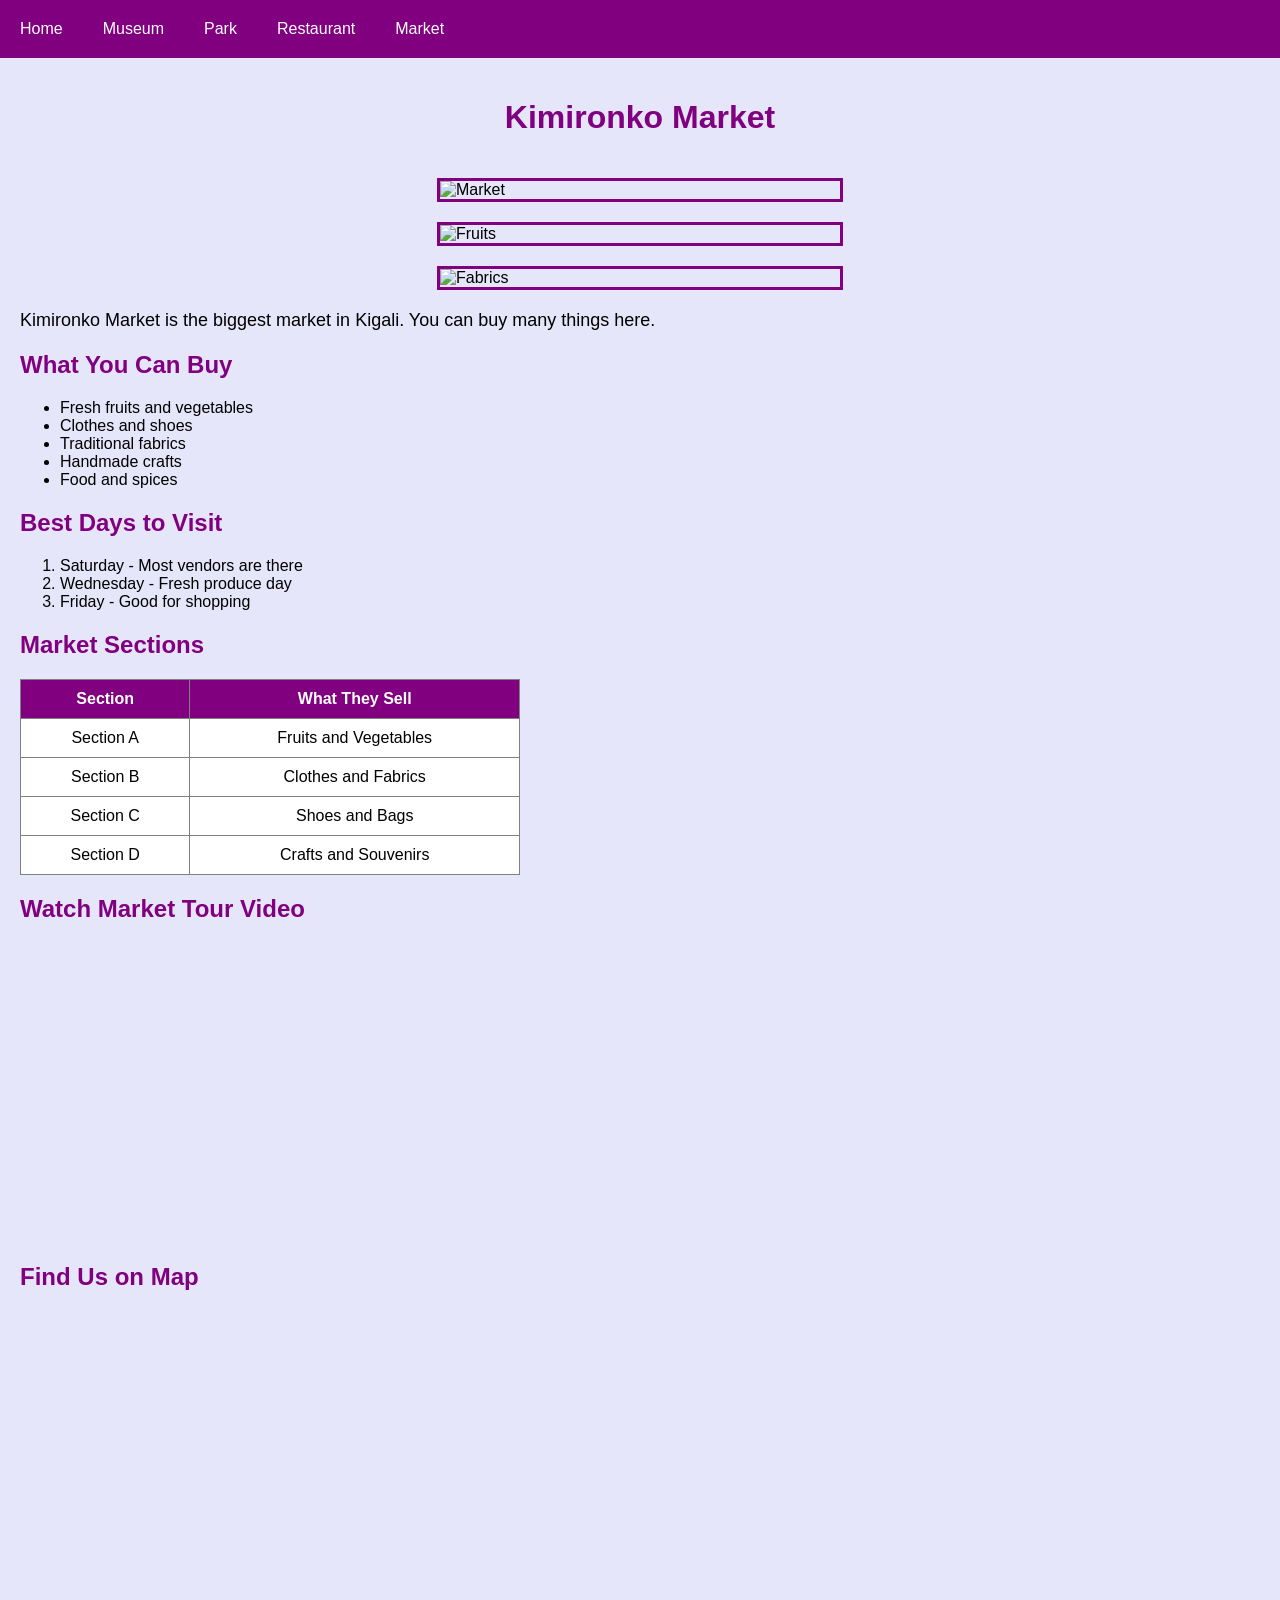
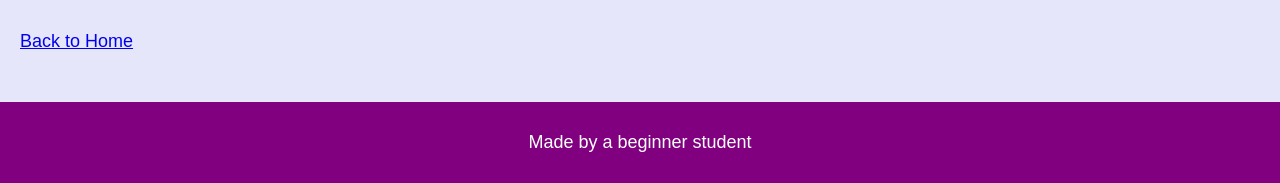
==== market.html @ 557ce7b9 "Add market page with sections table and location map" ====
<!DOCTYPE html>
<html>
<head>
    <title>Kimironko Market</title>
    <link rel="stylesheet" href="market.css">
</head>
<body>
    <nav>
        <a href="index.html">Home</a>
        <a href="museum.html">Museum</a>
        <a href="park.html">Park</a>
        <a href="restaurant.html">Restaurant</a>
        <a href="market.html">Market</a>
    </nav>

    <h1>Kimironko Market</h1>
    
    <img src="4.jpg" alt="Market">
    <img src="5.jpg" alt="Fruits">
    <img src="6.jpg" alt="Fabrics">
    
    <p>Kimironko Market is the biggest market in Kigali. You can buy many things here.</p>
    
    <h2>What You Can Buy</h2>
    <ul>
        <li>Fresh fruits and vegetables</li>
        <li>Clothes and shoes</li>
        <li>Traditional fabrics</li>
        <li>Handmade crafts</li>
        <li>Food and spices</li>
    </ul>
    
    <h2>Best Days to Visit</h2>
    <ol>
        <li>Saturday - Most vendors are there</li>
        <li>Wednesday - Fresh produce day</li>
        <li>Friday - Good for shopping</li>
    </ol>
    
    <h2>Market Sections</h2>
    <table border="1">
        <tr>
            <th>Section</th>
            <th>What They Sell</th>
        </tr>
        <tr>
            <td>Section A</td>
            <td>Fruits and Vegetables</td>
        </tr>
        <tr>
            <td>Section B</td>
            <td>Clothes and Fabrics</td>
        </tr>
        <tr>
            <td>Section C</td>
            <td>Shoes and Bags</td>
        </tr>
        <tr>
            <td>Section D</td>
            <td>Crafts and Souvenirs</td>
        </tr>
    </table>
    
    <h2>Watch Market Tour Video</h2>
    <iframe width="400" height="300" src="https://www.youtube.com/embed/dQw4w9WgXcQ" frameborder="0" allowfullscreen></iframe>
    
    <h2>Find Us on Map</h2>
    <iframe src="https://www.google.com/maps/embed?pb=!1m18!1m12!1m3!1d3987.5!2d30.1!3d-1.95!2m3!1f0!2f0!3f0!3m2!1i1024!2i768!4f13.1!3m3!1m2!1s0x0%3A0x0!2zMcKwNTcnMDAuMCJTIDMwwrAwNicwMC4wIkU!5e0!3m2!1sen!2srw!4v1234567890" width="400" height="300" style="border:0;" allowfullscreen="" loading="lazy"></iframe>
    
    <p><a href="index.html">Back to Home</a></p>
    
    <footer>
        <p>Made by a beginner student</p>
    </footer>
</body>
</html>
---- market.css ----
body {
    font-family: Arial;
    margin: 0;
    padding: 0;
    background-color: lavender;
}

nav {
    background-color: purple;
    padding: 10px;
    display: flex;
    gap: 20px;
}

nav a {
    color: white;
    text-decoration: none;
    padding: 10px;
}

nav a:hover {
    background-color: darkviolet;
}

h1 {
    text-align: center;
    color: purple;
    padding: 20px;
}

h2 {
    color: purple;
    margin-left: 20px;
}

p {
    margin: 20px;
    font-size: 18px;
}

img {
    display: block;
    margin: 20px auto;
    width: 400px;
    border: 3px solid purple;
}

ul, ol {
    margin: 20px;
    font-size: 16px;
}

table {
    margin: 20px;
    border-collapse: collapse;
    width: 500px;
}

th {
    background-color: purple;
    color: white;
    padding: 10px;
}

td {
    padding: 10px;
    text-align: center;
    background-color: white;
}

video {
    display: block;
    margin: 20px auto;
    border: 3px solid purple;
}

iframe {
    display: block;
    margin: 20px auto;
}

footer {
    background-color: purple;
    color: white;
    text-align: center;
    padding: 10px;
    margin-top: 50px;
}
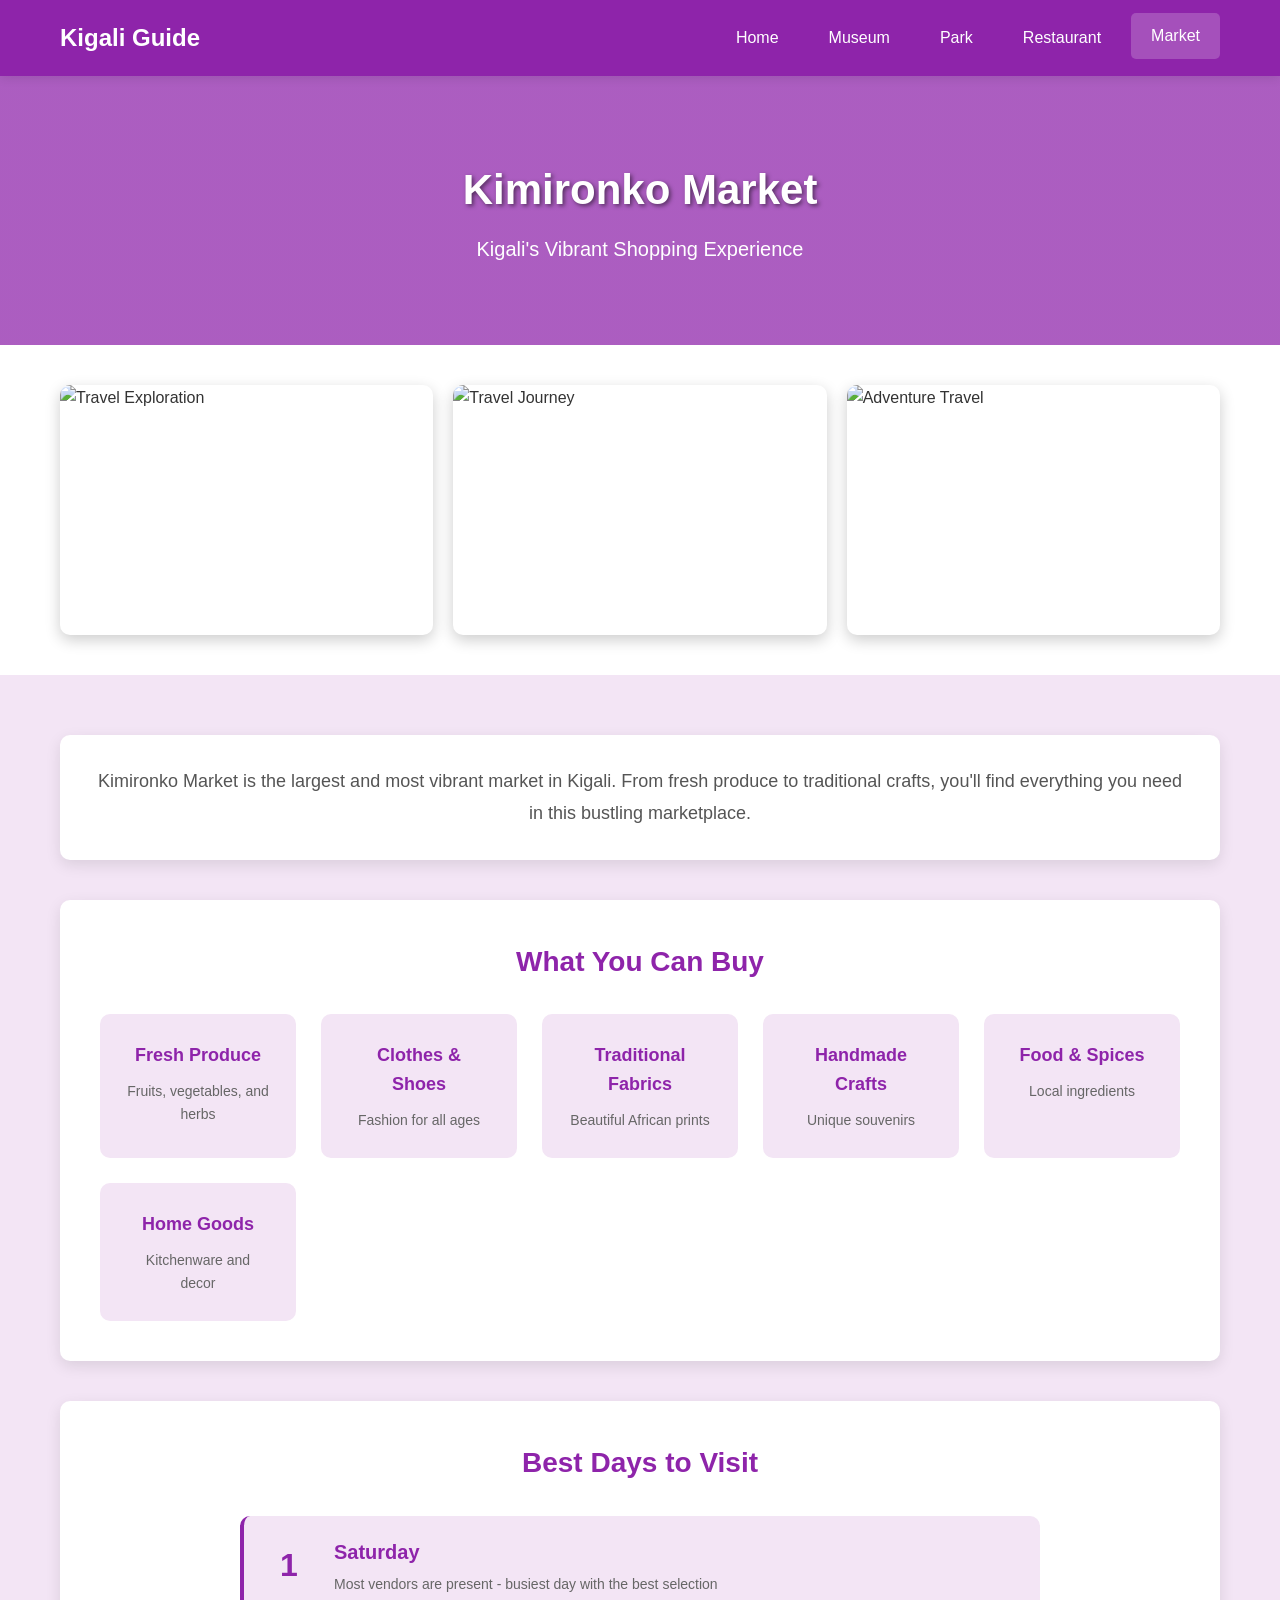
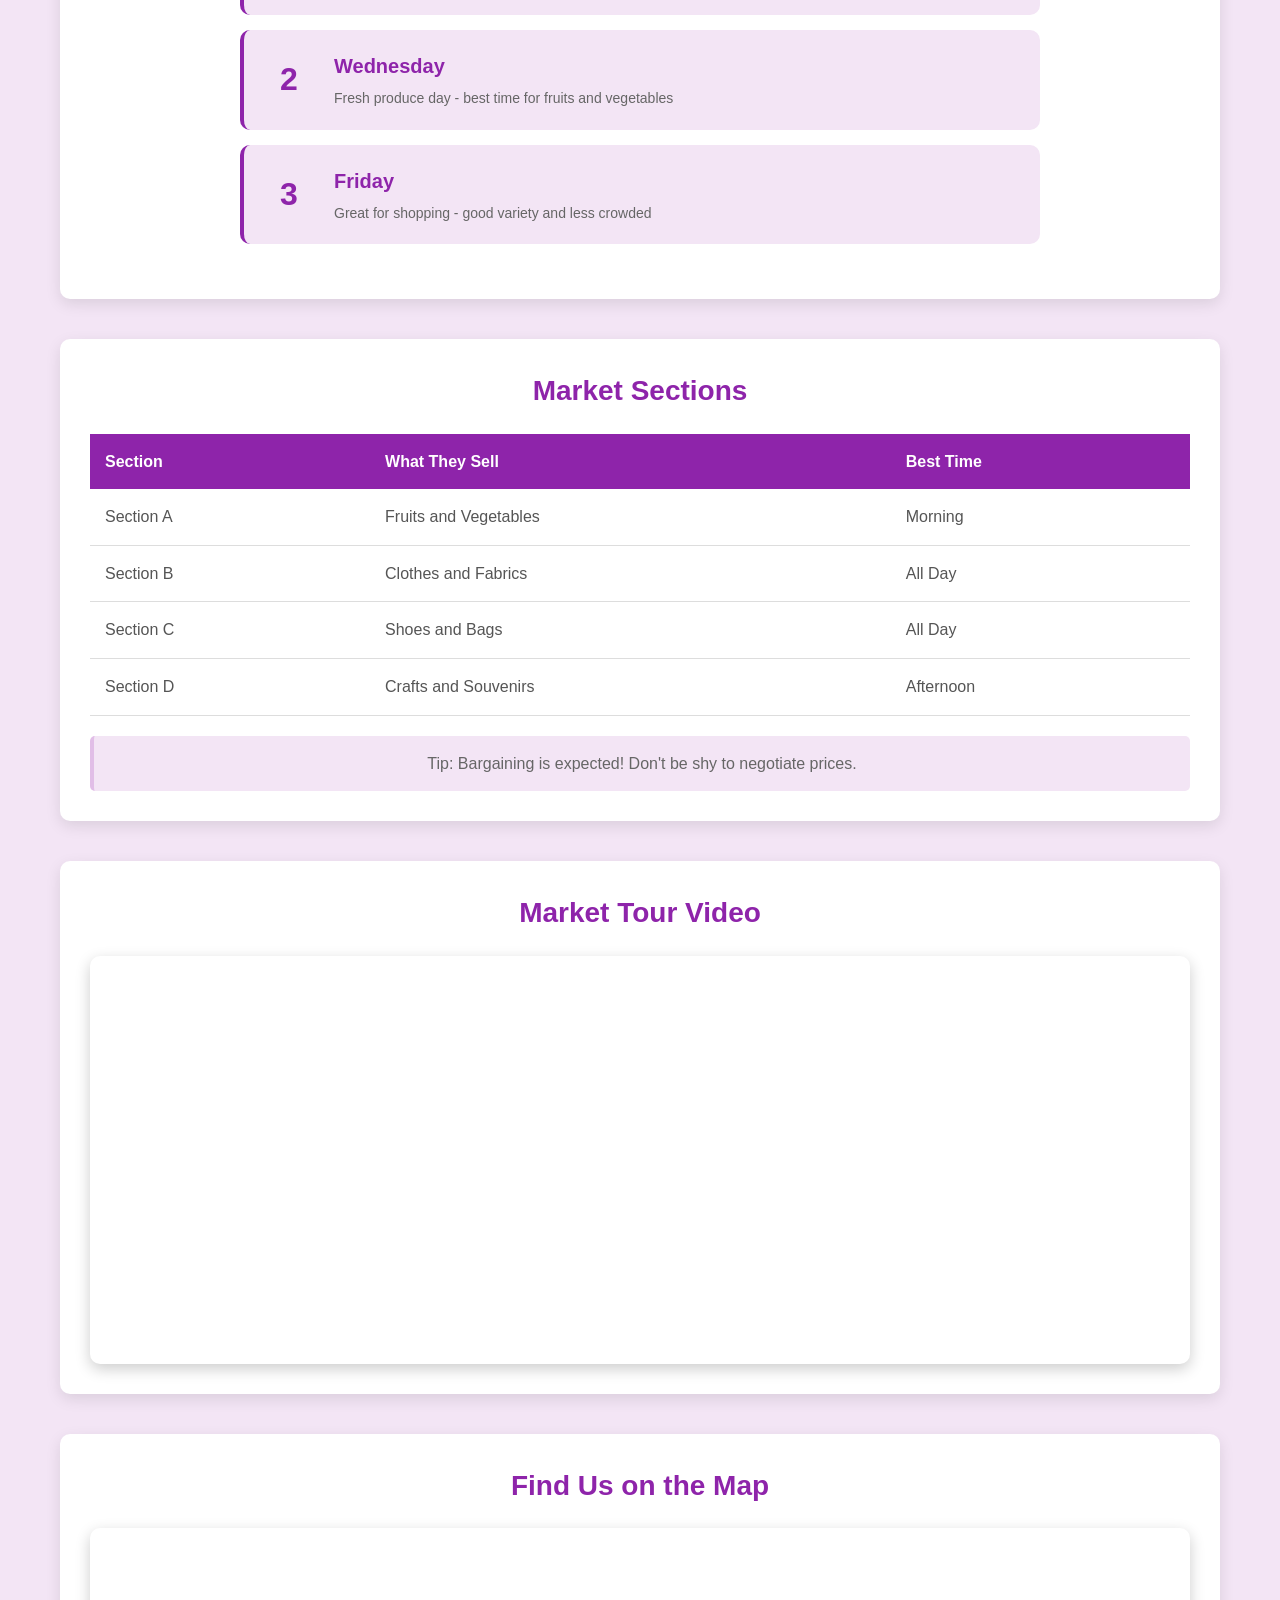
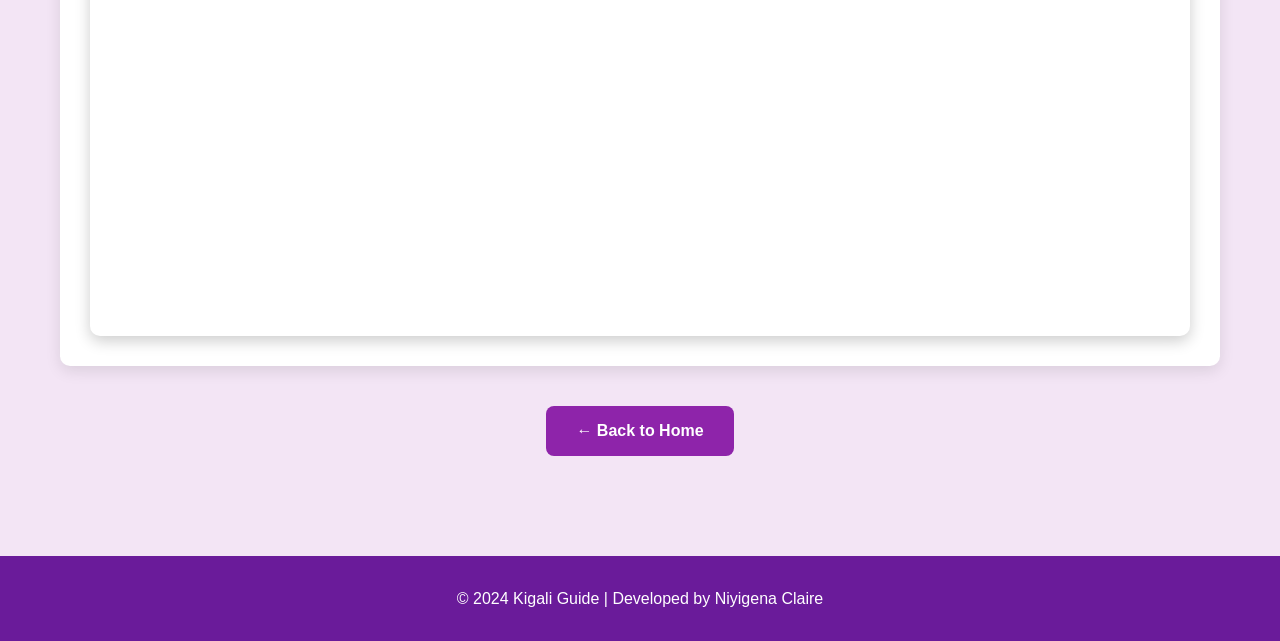
==== commit 7a11d083: "Update website: Make responsive, add travel images, use single colors, remove emojis" ====
--- a/market.html
+++ b/market.html
@@ -1,76 +1,167 @@
 <!DOCTYPE html>
-<html>
+<html lang="en">
 <head>
-    <title>Kimironko Market</title>
+    <meta charset="UTF-8">
+    <meta name="viewport" content="width=device-width, initial-scale=1.0">
+    <title>Kimironko Market - Kigali's Largest Market</title>
     <link rel="stylesheet" href="market.css">
 </head>
 <body>
     <nav>
-        <a href="index.html">Home</a>
-        <a href="museum.html">Museum</a>
-        <a href="park.html">Park</a>
-        <a href="restaurant.html">Restaurant</a>
-        <a href="market.html">Market</a>
+        <div class="nav-container">
+            <div class="logo">Kigali Guide</div>
+            <div class="nav-links">
+                <a href="index.html">Home</a>
+                <a href="museum.html">Museum</a>
+                <a href="park.html">Park</a>
+                <a href="restaurant.html">Restaurant</a>
+                <a href="market.html" class="active">Market</a>
+            </div>
+        </div>
     </nav>
 
-    <h1>Kimironko Market</h1>
+    <header class="page-header">
+        <div class="container">
+            <h1>Kimironko Market</h1>
+            <p class="subtitle">Kigali's Vibrant Shopping Experience</p>
+        </div>
+    </header>
     
-    <img src="4.jpg" alt="Market">
-    <img src="5.jpg" alt="Fruits">
-    <img src="6.jpg" alt="Fabrics">
+    <section class="gallery">
+        <div class="container">
+            <div class="image-grid">
+                <img src="https://images.unsplash.com/photo-1488646953014-85cb44e25828?w=600" alt="Travel Exploration">
+                <img src="https://images.unsplash.com/photo-1503220317375-aaad61436b1b?w=600" alt="Travel Journey">
+                <img src="https://images.unsplash.com/photo-1501785888041-af3ef285b470?w=600" alt="Adventure Travel">
+            </div>
+        </div>
+    </section>
     
-    <p>Kimironko Market is the biggest market in Kigali. You can buy many things here.</p>
-    
-    <h2>What You Can Buy</h2>
-    <ul>
-        <li>Fresh fruits and vegetables</li>
-        <li>Clothes and shoes</li>
-        <li>Traditional fabrics</li>
-        <li>Handmade crafts</li>
-        <li>Food and spices</li>
-    </ul>
-    
-    <h2>Best Days to Visit</h2>
-    <ol>
-        <li>Saturday - Most vendors are there</li>
-        <li>Wednesday - Fresh produce day</li>
-        <li>Friday - Good for shopping</li>
-    </ol>
-    
-    <h2>Market Sections</h2>
-    <table border="1">
-        <tr>
-            <th>Section</th>
-            <th>What They Sell</th>
-        </tr>
-        <tr>
-            <td>Section A</td>
-            <td>Fruits and Vegetables</td>
-        </tr>
-        <tr>
-            <td>Section B</td>
-            <td>Clothes and Fabrics</td>
-        </tr>
-        <tr>
-            <td>Section C</td>
-            <td>Shoes and Bags</td>
-        </tr>
-        <tr>
-            <td>Section D</td>
-            <td>Crafts and Souvenirs</td>
-        </tr>
-    </table>
-    
-    <h2>Watch Market Tour Video</h2>
-    <iframe width="400" height="300" src="https://www.youtube.com/embed/dQw4w9WgXcQ" frameborder="0" allowfullscreen></iframe>
-    
-    <h2>Find Us on Map</h2>
-    <iframe src="https://www.google.com/maps/embed?pb=!1m18!1m12!1m3!1d3987.5!2d30.1!3d-1.95!2m3!1f0!2f0!3f0!3m2!1i1024!2i768!4f13.1!3m3!1m2!1s0x0%3A0x0!2zMcKwNTcnMDAuMCJTIDMwwrAwNicwMC4wIkU!5e0!3m2!1sen!2srw!4v1234567890" width="400" height="300" style="border:0;" allowfullscreen="" loading="lazy"></iframe>
-    
-    <p><a href="index.html">Back to Home</a></p>
+    <section class="content">
+        <div class="container">
+            <div class="intro-box">
+                <p class="description">Kimironko Market is the largest and most vibrant market in Kigali. From fresh produce to traditional crafts, you'll find everything you need in this bustling marketplace.</p>
+            </div>
+            
+            <div class="products">
+                <h2>What You Can Buy</h2>
+                <div class="product-grid">
+                    <div class="product-card">
+                        <h3>Fresh Produce</h3>
+                        <p>Fruits, vegetables, and herbs</p>
+                    </div>
+                    <div class="product-card">
+                        <h3>Clothes & Shoes</h3>
+                        <p>Fashion for all ages</p>
+                    </div>
+                    <div class="product-card">
+                        <h3>Traditional Fabrics</h3>
+                        <p>Beautiful African prints</p>
+                    </div>
+                    <div class="product-card">
+                        <h3>Handmade Crafts</h3>
+                        <p>Unique souvenirs</p>
+                    </div>
+                    <div class="product-card">
+                        <h3>Food & Spices</h3>
+                        <p>Local ingredients</p>
+                    </div>
+                    <div class="product-card">
+                        <h3>Home Goods</h3>
+                        <p>Kitchenware and decor</p>
+                    </div>
+                </div>
+            </div>
+            
+            <div class="best-days">
+                <h2>Best Days to Visit</h2>
+                <div class="days-list">
+                    <div class="day-card">
+                        <span class="day-number">1</span>
+                        <div class="day-info">
+                            <h3>Saturday</h3>
+                            <p>Most vendors are present - busiest day with the best selection</p>
+                        </div>
+                    </div>
+                    <div class="day-card">
+                        <span class="day-number">2</span>
+                        <div class="day-info">
+                            <h3>Wednesday</h3>
+                            <p>Fresh produce day - best time for fruits and vegetables</p>
+                        </div>
+                    </div>
+                    <div class="day-card">
+                        <span class="day-number">3</span>
+                        <div class="day-info">
+                            <h3>Friday</h3>
+                            <p>Great for shopping - good variety and less crowded</p>
+                        </div>
+                    </div>
+                </div>
+            </div>
+            
+            <div class="sections">
+                <h2>Market Sections</h2>
+                <div class="table-wrapper">
+                    <table>
+                        <thead>
+                            <tr>
+                                <th>Section</th>
+                                <th>What They Sell</th>
+                                <th>Best Time</th>
+                            </tr>
+                        </thead>
+                        <tbody>
+                            <tr>
+                                <td>Section A</td>
+                                <td>Fruits and Vegetables</td>
+                                <td>Morning</td>
+                            </tr>
+                            <tr>
+                                <td>Section B</td>
+                                <td>Clothes and Fabrics</td>
+                                <td>All Day</td>
+                            </tr>
+                            <tr>
+                                <td>Section C</td>
+                                <td>Shoes and Bags</td>
+                                <td>All Day</td>
+                            </tr>
+                            <tr>
+                                <td>Section D</td>
+                                <td>Crafts and Souvenirs</td>
+                                <td>Afternoon</td>
+                            </tr>
+                        </tbody>
+                    </table>
+                </div>
+                <p class="note">Tip: Bargaining is expected! Don't be shy to negotiate prices.</p>
+            </div>
+            
+            <div class="video-section">
+                <h2>Market Tour Video</h2>
+                <div class="video-wrapper">
+                    <iframe width="100%" height="400" src="https://www.youtube.com/embed/SXB24w86_c8" title="Kigali Market Tour" frameborder="0" allow="accelerometer; autoplay; clipboard-write; encrypted-media; gyroscope; picture-in-picture" allowfullscreen></iframe>
+                </div>
+            </div>
+            
+            <div class="location">
+                <h2>Find Us on the Map</h2>
+                <div class="map-wrapper">
+                    <iframe src="https://www.google.com/maps/embed?pb=!1m18!1m12!1m3!1d3987.5!2d30.1!3d-1.95!2m3!1f0!2f0!3f0!3m2!1i1024!2i768!4f13.1!3m3!1m2!1s0x19dca6e8e8e8e8e8%3A0x5e9c5b8e8e8e8e8e!2sKimironko%20Market!5e0!3m2!1sen!2srw!4v1234567890" width="100%" height="400" style="border:0;" allowfullscreen="" loading="lazy"></iframe>
+                </div>
+            </div>
+            
+            <div class="back-link">
+                <a href="index.html" class="btn">← Back to Home</a>
+            </div>
+        </div>
+    </section>
     
     <footer>
-        <p>Made by a beginner student</p>
+        <div class="container">
+            <p>© 2024 Kigali Guide | Developed by Niyigena Claire</p>
+        </div>
     </footer>
 </body>
 </html>
--- a/market.css
+++ b/market.css
@@ -1,88 +1,457 @@
-body {
-    font-family: Arial;
+/* Color Palette - Market Theme */
+:root {
+    --primary: #8E24AA;
+    --secondary: #8E24AA;
+    --accent: #E1BEE7;
+    --dark: #6A1B9A;
+    --light: #F3E5F5;
+    --white: #FFFFFF;
+}
+
+* {
     margin: 0;
     padding: 0;
-    background-color: lavender;
-}
-
+    box-sizing: border-box;
+}
+
+body {
+    font-family: 'Segoe UI', Tahoma, Geneva, Verdana, sans-serif;
+    line-height: 1.6;
+    color: #333;
+    background-color: var(--light);
+}
+
+.container {
+    max-width: 1200px;
+    margin: 0 auto;
+    padding: 0 20px;
+}
+
+/* Navigation */
 nav {
-    background-color: purple;
-    padding: 10px;
+    background: var(--primary);
+    box-shadow: 0 2px 10px rgba(0,0,0,0.1);
+    position: sticky;
+    top: 0;
+    z-index: 100;
+}
+
+.nav-container {
+    max-width: 1200px;
+    margin: 0 auto;
+    padding: 15px 20px;
     display: flex;
+    justify-content: space-between;
+    align-items: center;
+}
+
+.logo {
+    color: var(--white);
+    font-size: 24px;
+    font-weight: bold;
+}
+
+.nav-links {
+    display: flex;
+    gap: 10px;
+}
+
+nav a {
+    color: var(--white);
+    text-decoration: none;
+    padding: 10px 20px;
+    border-radius: 5px;
+    transition: all 0.3s ease;
+}
+
+nav a:hover,
+nav a.active {
+    background-color: rgba(255, 255, 255, 0.2);
+    transform: translateY(-2px);
+}
+
+/* Page Header */
+.page-header {
+    background: linear-gradient(rgba(142, 36, 170, 0.7), rgba(142, 36, 170, 0.7)),
+                url('https://images.unsplash.com/photo-1530789253388-582c481c54b0?w=1200') center/cover;
+    padding: 80px 0;
+    text-align: center;
+    color: var(--white);
+}
+
+.page-header h1 {
+    font-size: 42px;
+    margin-bottom: 10px;
+    text-shadow: 2px 2px 4px rgba(0,0,0,0.5);
+}
+
+.subtitle {
+    font-size: 20px;
+    font-weight: 300;
+}
+
+/* Gallery */
+.gallery {
+    padding: 40px 0;
+    background-color: var(--white);
+}
+
+.image-grid {
+    display: grid;
+    grid-template-columns: repeat(auto-fit, minmax(280px, 1fr));
     gap: 20px;
 }
 
-nav a {
-    color: white;
+.image-grid img {
+    width: 100%;
+    height: 250px;
+    object-fit: cover;
+    border-radius: 10px;
+    box-shadow: 0 5px 15px rgba(0,0,0,0.2);
+    transition: transform 0.3s ease;
+}
+
+.image-grid img:hover {
+    transform: scale(1.05);
+}
+
+/* Content Section */
+.content {
+    padding: 60px 0;
+}
+
+.intro-box {
+    background: var(--white);
+    padding: 30px;
+    border-radius: 10px;
+    box-shadow: 0 5px 15px rgba(0,0,0,0.1);
+    margin-bottom: 40px;
+}
+
+.description {
+    font-size: 18px;
+    color: #555;
+    text-align: center;
+    line-height: 1.8;
+}
+
+/* Products */
+.products {
+    background: var(--white);
+    padding: 40px;
+    border-radius: 10px;
+    box-shadow: 0 5px 15px rgba(0,0,0,0.1);
+    margin-bottom: 40px;
+}
+
+.products h2 {
+    color: var(--primary);
+    margin-bottom: 30px;
+    font-size: 28px;
+    text-align: center;
+}
+
+.product-grid {
+    display: grid;
+    grid-template-columns: repeat(auto-fit, minmax(180px, 1fr));
+    gap: 25px;
+}
+
+.product-card {
+    background: var(--light);
+    padding: 25px;
+    border-radius: 10px;
+    text-align: center;
+    transition: all 0.3s ease;
+    border: 2px solid transparent;
+}
+
+.product-card:hover {
+    transform: translateY(-5px);
+    border-color: var(--secondary);
+    box-shadow: 0 5px 15px rgba(0,0,0,0.1);
+}
+
+.product-icon {
+    font-size: 48px;
+    display: block;
+    margin-bottom: 15px;
+}
+
+.product-card h3 {
+    color: var(--primary);
+    margin-bottom: 10px;
+    font-size: 18px;
+}
+
+.product-card p {
+    color: #666;
+    font-size: 14px;
+}
+
+/* Best Days */
+.best-days {
+    background: var(--white);
+    padding: 40px;
+    border-radius: 10px;
+    box-shadow: 0 5px 15px rgba(0,0,0,0.1);
+    margin-bottom: 40px;
+}
+
+.best-days h2 {
+    color: var(--primary);
+    margin-bottom: 30px;
+    font-size: 28px;
+    text-align: center;
+}
+
+.days-list {
+    max-width: 800px;
+    margin: 0 auto;
+}
+
+.day-card {
+    display: flex;
+    align-items: center;
+    gap: 20px;
+    padding: 20px;
+    margin: 15px 0;
+    background: var(--light);
+    border-radius: 10px;
+    border-left: 4px solid var(--secondary);
+    transition: all 0.3s ease;
+}
+
+.day-card:hover {
+    transform: translateX(5px);
+    box-shadow: 0 5px 15px rgba(0,0,0,0.1);
+}
+
+.day-number {
+    font-size: 32px;
+    font-weight: bold;
+    color: var(--primary);
+    min-width: 50px;
+    text-align: center;
+}
+
+.day-info h3 {
+    color: var(--primary);
+    margin-bottom: 5px;
+    font-size: 20px;
+}
+
+.day-info p {
+    color: #666;
+    font-size: 14px;
+}
+
+/* Sections */
+.sections {
+    background: var(--white);
+    padding: 30px;
+    border-radius: 10px;
+    box-shadow: 0 5px 15px rgba(0,0,0,0.1);
+    margin-bottom: 40px;
+}
+
+.sections h2 {
+    color: var(--primary);
+    margin-bottom: 20px;
+    font-size: 28px;
+    text-align: center;
+}
+
+.table-wrapper {
+    overflow-x: auto;
+    margin: 20px 0;
+}
+
+table {
+    width: 100%;
+    border-collapse: collapse;
+    background: var(--white);
+}
+
+thead {
+    background: var(--primary);
+    color: var(--white);
+}
+
+th {
+    padding: 15px;
+    text-align: left;
+    font-weight: 600;
+}
+
+td {
+    padding: 15px;
+    border-bottom: 1px solid #ddd;
+    color: #555;
+}
+
+tbody tr:hover {
+    background-color: var(--light);
+}
+
+.note {
+    margin-top: 20px;
+    padding: 15px;
+    background-color: #F3E5F5;
+    border-left: 4px solid var(--accent);
+    border-radius: 5px;
+    color: #666;
+    text-align: center;
+}
+
+/* Video Section */
+.video-section {
+    background: var(--white);
+    padding: 30px;
+    border-radius: 10px;
+    box-shadow: 0 5px 15px rgba(0,0,0,0.1);
+    margin-bottom: 40px;
+}
+
+.video-section h2 {
+    color: var(--primary);
+    margin-bottom: 20px;
+    font-size: 28px;
+    text-align: center;
+}
+
+.video-wrapper {
+    border-radius: 10px;
+    overflow: hidden;
+    box-shadow: 0 5px 15px rgba(0,0,0,0.2);
+}
+
+/* Location */
+.location {
+    background: var(--white);
+    padding: 30px;
+    border-radius: 10px;
+    box-shadow: 0 5px 15px rgba(0,0,0,0.1);
+    margin-bottom: 40px;
+}
+
+.location h2 {
+    color: var(--primary);
+    margin-bottom: 20px;
+    font-size: 28px;
+    text-align: center;
+}
+
+.map-wrapper {
+    border-radius: 10px;
+    overflow: hidden;
+    box-shadow: 0 5px 15px rgba(0,0,0,0.2);
+}
+
+/* Back Link */
+.back-link {
+    text-align: center;
+    margin: 40px 0;
+}
+
+.btn {
+    display: inline-block;
+    padding: 12px 30px;
+    background: var(--primary);
+    color: var(--white);
     text-decoration: none;
-    padding: 10px;
-}
-
-nav a:hover {
-    background-color: darkviolet;
-}
-
-h1 {
-    text-align: center;
-    color: purple;
-    padding: 20px;
-}
-
-h2 {
-    color: purple;
-    margin-left: 20px;
-}
-
-p {
-    margin: 20px;
-    font-size: 18px;
-}
-
-img {
-    display: block;
-    margin: 20px auto;
-    width: 400px;
-    border: 3px solid purple;
-}
-
-ul, ol {
-    margin: 20px;
-    font-size: 16px;
-}
-
-table {
-    margin: 20px;
-    border-collapse: collapse;
-    width: 500px;
-}
-
-th {
-    background-color: purple;
-    color: white;
-    padding: 10px;
-}
-
-td {
-    padding: 10px;
-    text-align: center;
-    background-color: white;
-}
-
-video {
-    display: block;
-    margin: 20px auto;
-    border: 3px solid purple;
-}
-
-iframe {
-    display: block;
-    margin: 20px auto;
-}
-
+    border-radius: 8px;
+    transition: all 0.3s ease;
+    font-weight: 600;
+}
+
+.btn:hover {
+    transform: translateY(-2px);
+    box-shadow: 0 5px 15px rgba(0,0,0,0.3);
+}
+
+/* Footer */
 footer {
-    background-color: purple;
-    color: white;
-    text-align: center;
-    padding: 10px;
-    margin-top: 50px;
-}
+    background: var(--dark);
+    color: var(--white);
+    text-align: center;
+    padding: 30px 20px;
+}
+
+/* Responsive Design */
+@media (max-width: 768px) {
+    .nav-container {
+        flex-direction: column;
+        gap: 15px;
+    }
+    
+    .nav-links {
+        flex-wrap: wrap;
+        justify-content: center;
+    }
+    
+    nav a {
+        padding: 8px 15px;
+        font-size: 14px;
+    }
+    
+    .page-header h1 {
+        font-size: 32px;
+    }
+    
+    .subtitle {
+        font-size: 16px;
+    }
+    
+    .image-grid {
+        grid-template-columns: 1fr;
+    }
+    
+    .product-grid {
+        grid-template-columns: repeat(2, 1fr);
+    }
+    
+    .intro-box,
+    .products,
+    .best-days,
+    .sections,
+    .video-section,
+    .location {
+        padding: 20px;
+    }
+    
+    .day-card {
+        flex-direction: column;
+        text-align: center;
+    }
+    
+    table {
+        font-size: 14px;
+    }
+    
+    th, td {
+        padding: 10px;
+    }
+    
+    .video-wrapper iframe {
+        height: 250px;
+    }
+}
+
+@media (max-width: 480px) {
+    .logo {
+        font-size: 20px;
+    }
+    
+    .page-header {
+        padding: 60px 0;
+    }
+    
+    .page-header h1 {
+        font-size: 28px;
+    }
+    
+    .product-grid {
+        grid-template-columns: 1fr;
+    }
+}
